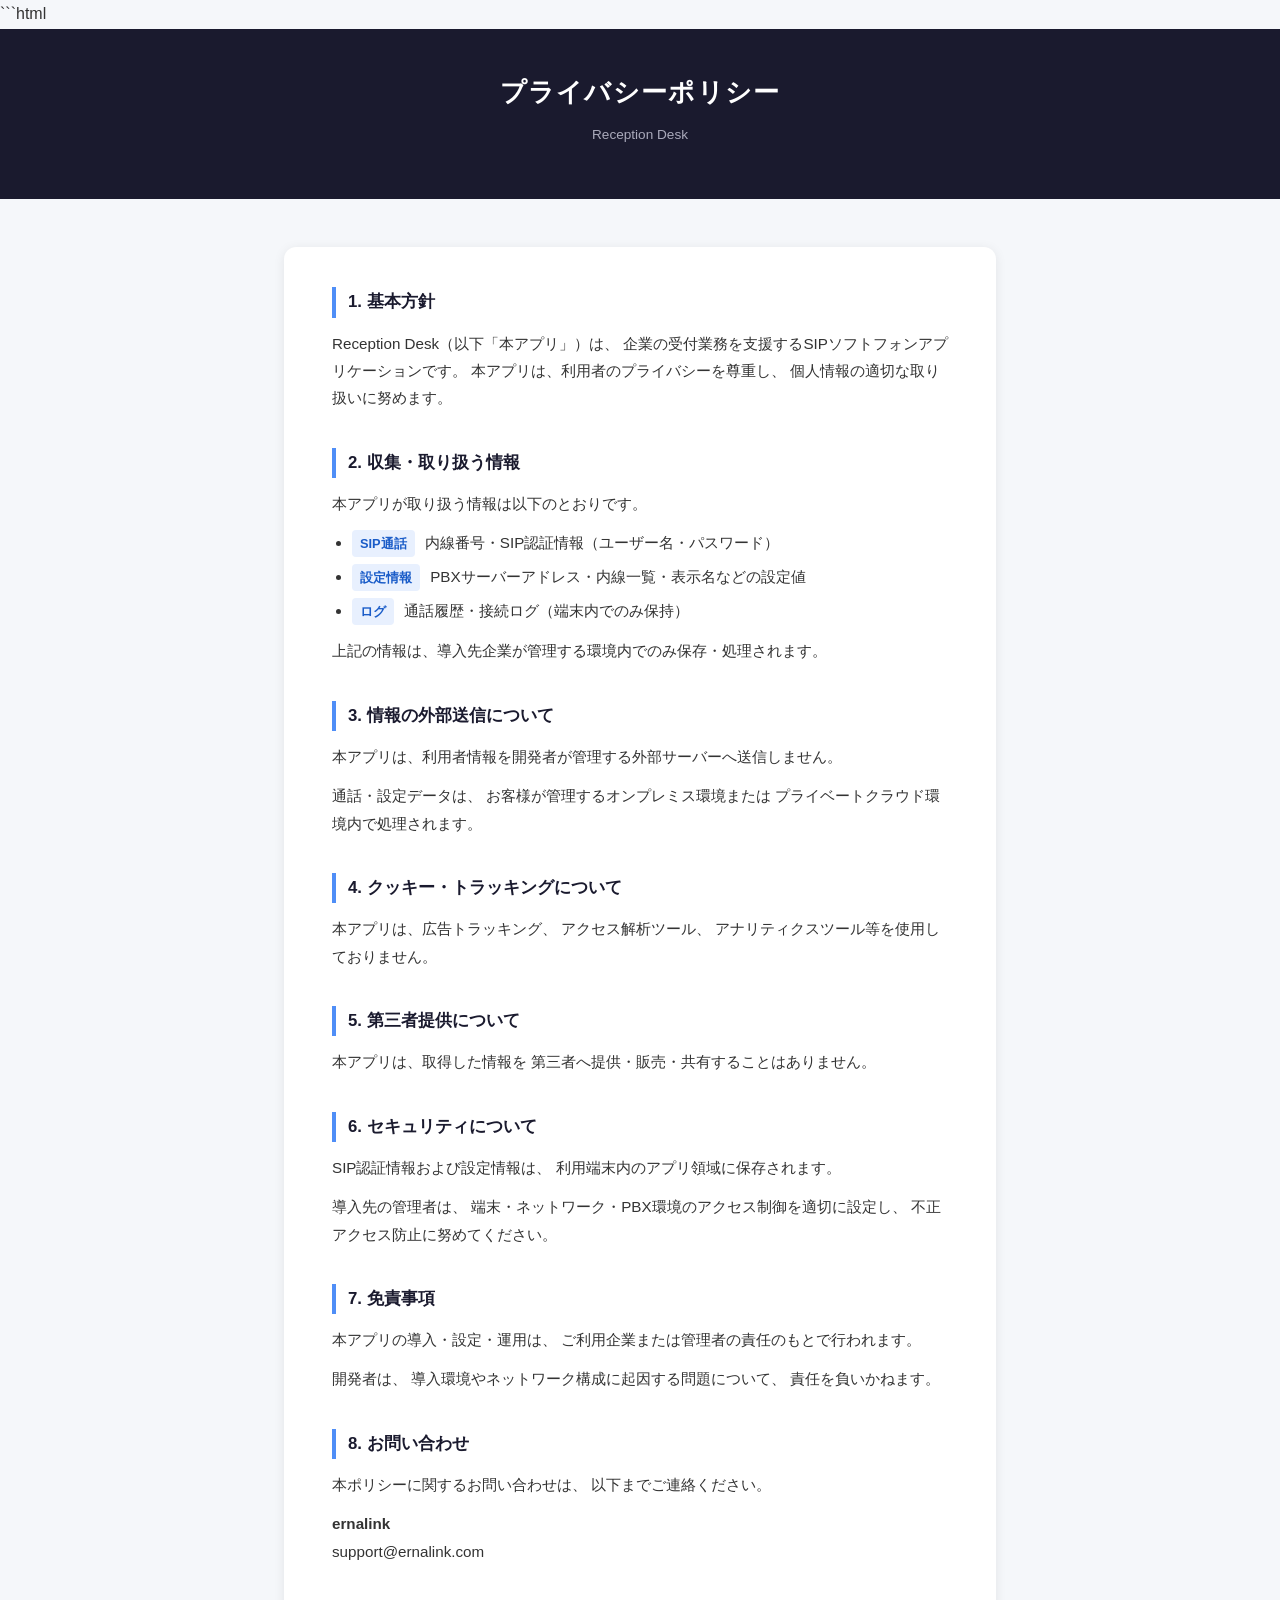
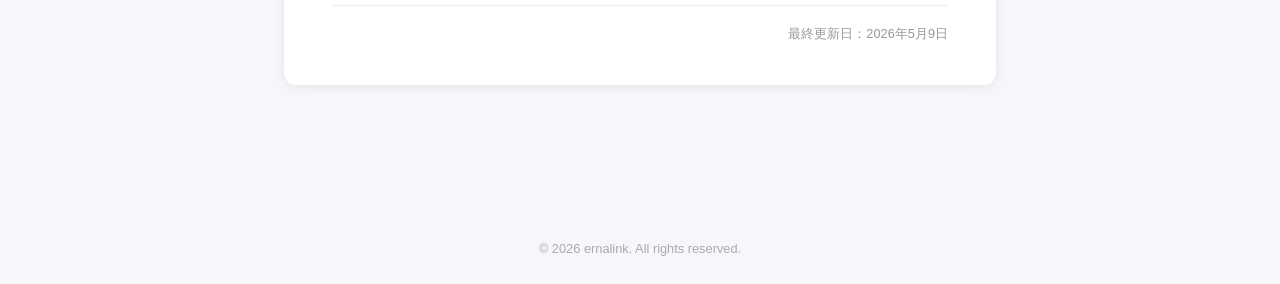
==== index.html @ 5a1941d9 "Add files via upload" ====
```html
<!DOCTYPE html>
<html lang="ja">
<head>
  <meta charset="UTF-8">
  <meta name="viewport" content="width=device-width, initial-scale=1.0">
  <title>プライバシーポリシー | Reception Desk</title>

  <style>
    *, *::before, *::after {
      box-sizing: border-box;
      margin: 0;
      padding: 0;
    }

    body {
      font-family: 'Hiragino Kaku Gothic ProN', 'Hiragino Sans', Meiryo, sans-serif;
      background: #f5f7fa;
      color: #333;
      line-height: 1.8;
    }

    header {
      background: #1a1a2e;
      color: #fff;
      padding: 40px 24px;
      text-align: center;
    }

    header h1 {
      font-size: 1.6rem;
      letter-spacing: 0.05em;
    }

    header p {
      margin-top: 8px;
      font-size: 0.85rem;
      color: #aab;
    }

    main {
      max-width: 760px;
      margin: 48px auto;
      padding: 0 24px 80px;
    }

    .card {
      background: #fff;
      border-radius: 12px;
      padding: 40px 48px;
      box-shadow: 0 2px 12px rgba(0,0,0,.08);
    }

    h2 {
      font-size: 1.05rem;
      color: #1a1a2e;
      border-left: 4px solid #4f8ef7;
      padding-left: 12px;
      margin: 36px 0 12px;
    }

    h2:first-of-type {
      margin-top: 0;
    }

    p {
      margin-bottom: 12px;
      font-size: 0.95rem;
    }

    ul {
      margin: 8px 0 12px 20px;
      font-size: 0.95rem;
    }

    ul li {
      margin-bottom: 6px;
    }

    .badge {
      display: inline-block;
      background: #e8f0fe;
      color: #1a5cc8;
      border-radius: 4px;
      padding: 2px 8px;
      font-size: 0.8rem;
      font-weight: bold;
      margin-right: 6px;
    }

    .updated {
      text-align: right;
      font-size: 0.8rem;
      color: #999;
      margin-top: 40px;
      padding-top: 16px;
      border-top: 1px solid #eee;
    }

    footer {
      text-align: center;
      font-size: 0.8rem;
      color: #aaa;
      padding: 24px;
    }

    a {
      color: #1a5cc8;
      text-decoration: none;
    }

    a:hover {
      text-decoration: underline;
    }
  </style>
</head>

<body>

<header>
  <h1>プライバシーポリシー</h1>
  <p>Reception Desk</p>
</header>

<main>
  <div class="card">

    <h2>1. 基本方針</h2>
    <p>
      Reception Desk（以下「本アプリ」）は、
      企業の受付業務を支援するSIPソフトフォンアプリケーションです。
      本アプリは、利用者のプライバシーを尊重し、
      個人情報の適切な取り扱いに努めます。
    </p>

    <h2>2. 収集・取り扱う情報</h2>
    <p>本アプリが取り扱う情報は以下のとおりです。</p>

    <ul>
      <li>
        <span class="badge">SIP通話</span>
        内線番号・SIP認証情報（ユーザー名・パスワード）
      </li>

      <li>
        <span class="badge">設定情報</span>
        PBXサーバーアドレス・内線一覧・表示名などの設定値
      </li>

      <li>
        <span class="badge">ログ</span>
        通話履歴・接続ログ（端末内でのみ保持）
      </li>
    </ul>

    <p>
      上記の情報は、導入先企業が管理する環境内でのみ保存・処理されます。
    </p>

    <h2>3. 情報の外部送信について</h2>

    <p>
      本アプリは、利用者情報を開発者が管理する外部サーバーへ送信しません。
    </p>

    <p>
      通話・設定データは、
      お客様が管理するオンプレミス環境または
      プライベートクラウド環境内で処理されます。
    </p>

    <h2>4. クッキー・トラッキングについて</h2>

    <p>
      本アプリは、広告トラッキング、
      アクセス解析ツール、
      アナリティクスツール等を使用しておりません。
    </p>

    <h2>5. 第三者提供について</h2>

    <p>
      本アプリは、取得した情報を
      第三者へ提供・販売・共有することはありません。
    </p>

    <h2>6. セキュリティについて</h2>

    <p>
      SIP認証情報および設定情報は、
      利用端末内のアプリ領域に保存されます。
    </p>

    <p>
      導入先の管理者は、
      端末・ネットワーク・PBX環境のアクセス制御を適切に設定し、
      不正アクセス防止に努めてください。
    </p>

    <h2>7. 免責事項</h2>

    <p>
      本アプリの導入・設定・運用は、
      ご利用企業または管理者の責任のもとで行われます。
    </p>

    <p>
      開発者は、
      導入環境やネットワーク構成に起因する問題について、
      責任を負いかねます。
    </p>

    <h2>8. お問い合わせ</h2>

    <p>
      本ポリシーに関するお問い合わせは、
      以下までご連絡ください。
    </p>

    <p>
      <strong>ernalink</strong><br>
      support@ernalink.com
    </p>

    <div class="updated">
      最終更新日：2026年5月9日
    </div>

  </div>
</main>

<footer>
  &copy; 2026 ernalink. All rights reserved.
</footer>

</body>
</html>
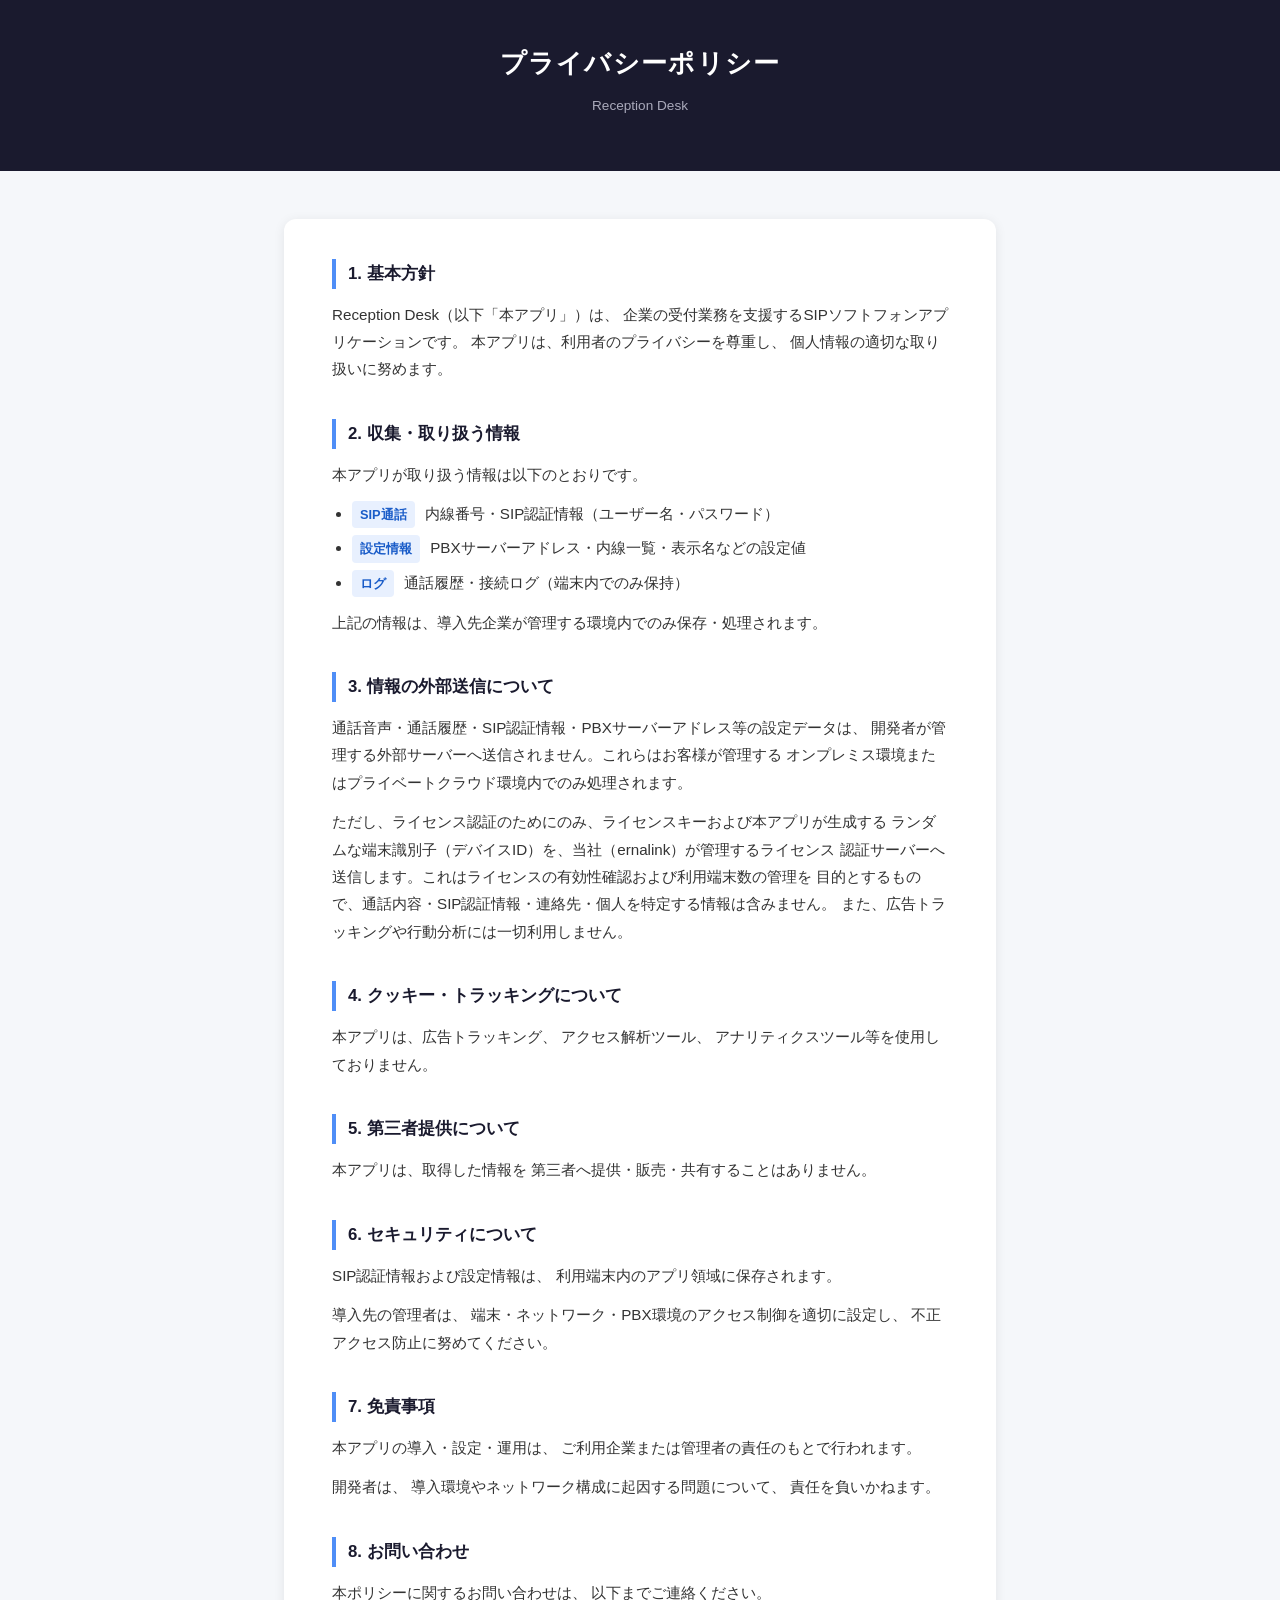
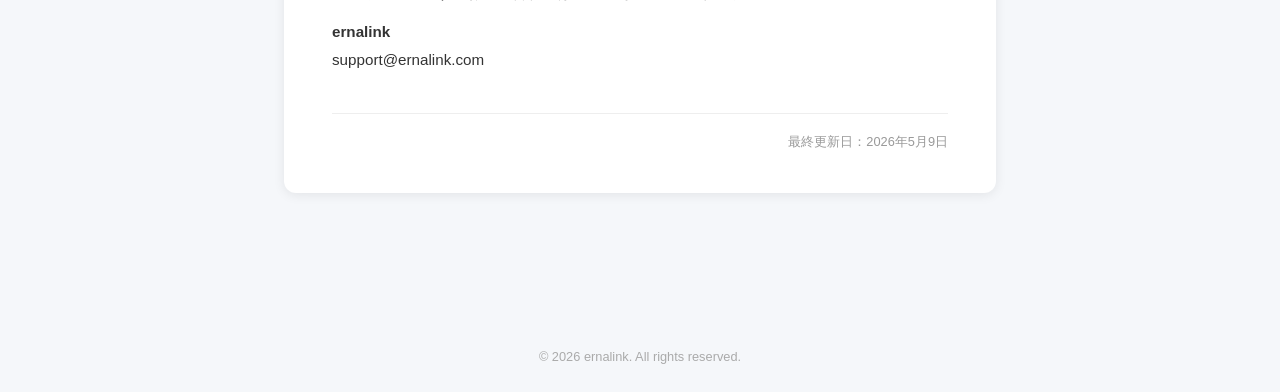
==== commit 39621624: "fix: 先頭のコードフェンス除去＋ライセンス認証の外部送信を明記" ====
--- a/index.html
+++ b/index.html
@@ -1,4 +1,3 @@
-```html
 <!DOCTYPE html>
 <html lang="ja">
 <head>
@@ -160,13 +159,17 @@
     <h2>3. 情報の外部送信について</h2>
 
     <p>
-      本アプリは、利用者情報を開発者が管理する外部サーバーへ送信しません。
-    </p>
-
-    <p>
-      通話・設定データは、
-      お客様が管理するオンプレミス環境または
-      プライベートクラウド環境内で処理されます。
+      通話音声・通話履歴・SIP認証情報・PBXサーバーアドレス等の設定データは、
+      開発者が管理する外部サーバーへ送信されません。これらはお客様が管理する
+      オンプレミス環境またはプライベートクラウド環境内でのみ処理されます。
+    </p>
+
+    <p>
+      ただし、ライセンス認証のためにのみ、ライセンスキーおよび本アプリが生成する
+      ランダムな端末識別子（デバイスID）を、当社（ernalink）が管理するライセンス
+      認証サーバーへ送信します。これはライセンスの有効性確認および利用端末数の管理を
+      目的とするもので、通話内容・SIP認証情報・連絡先・個人を特定する情報は含みません。
+      また、広告トラッキングや行動分析には一切利用しません。
     </p>
 
     <h2>4. クッキー・トラッキングについて</h2>
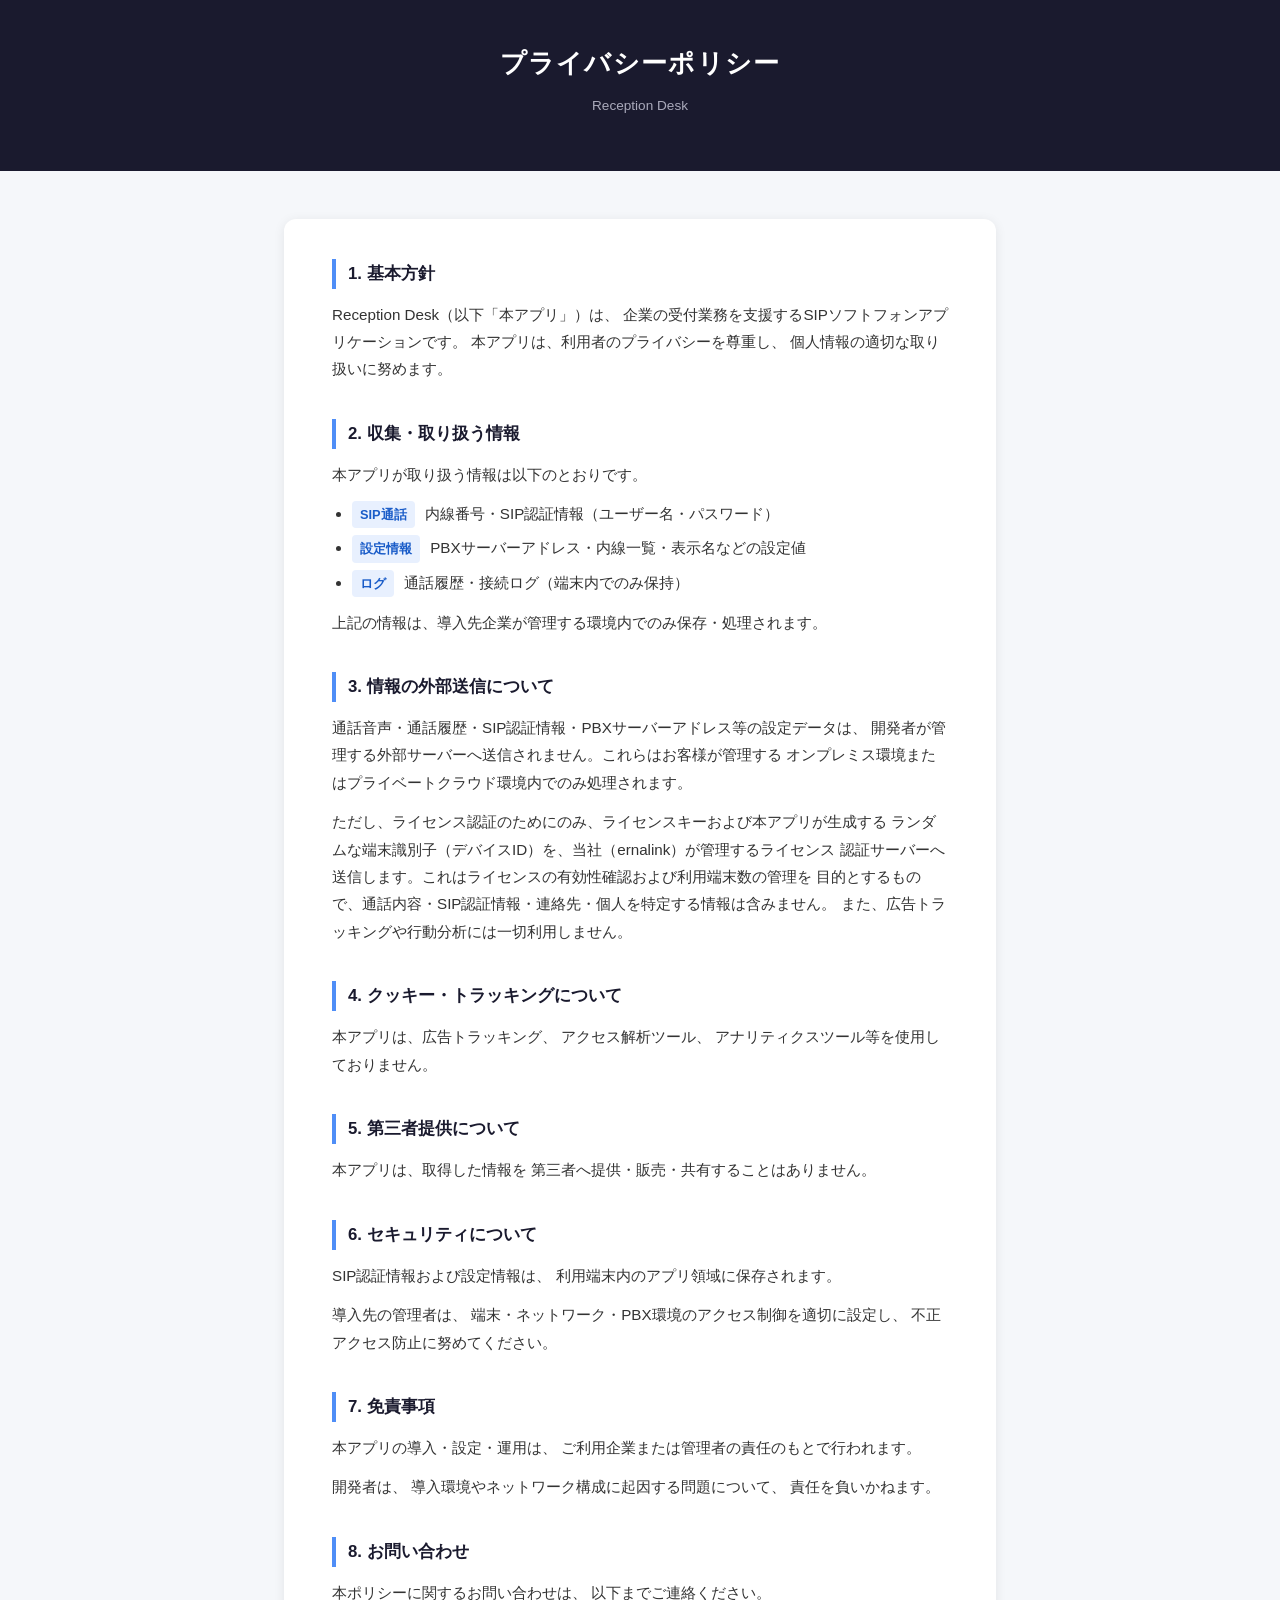
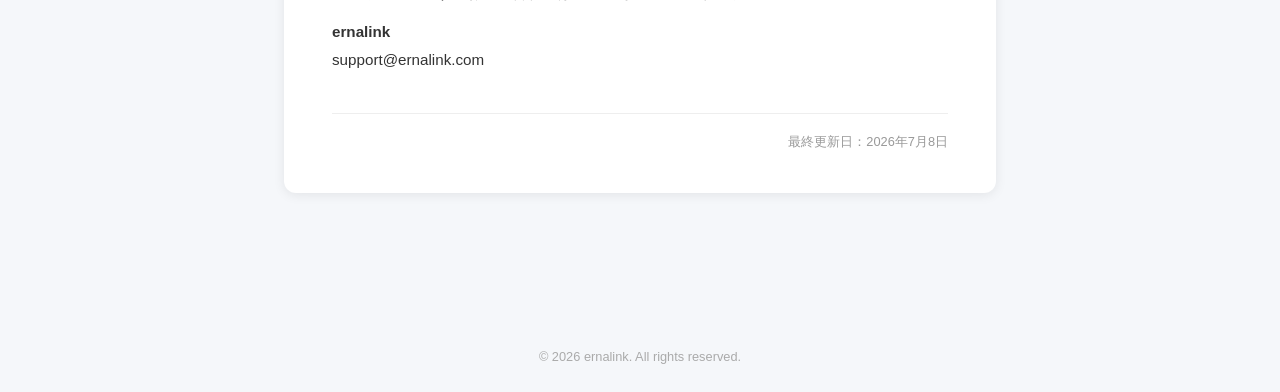
==== commit dcebcf44: "更新日の更新" ====
--- a/index.html
+++ b/index.html
@@ -226,7 +226,7 @@
     </p>
 
     <div class="updated">
-      最終更新日：2026年5月9日
+      最終更新日：2026年7月8日
     </div>
 
   </div>
@@ -237,4 +237,4 @@
 </footer>
 
 </body>
-</html>+</html>
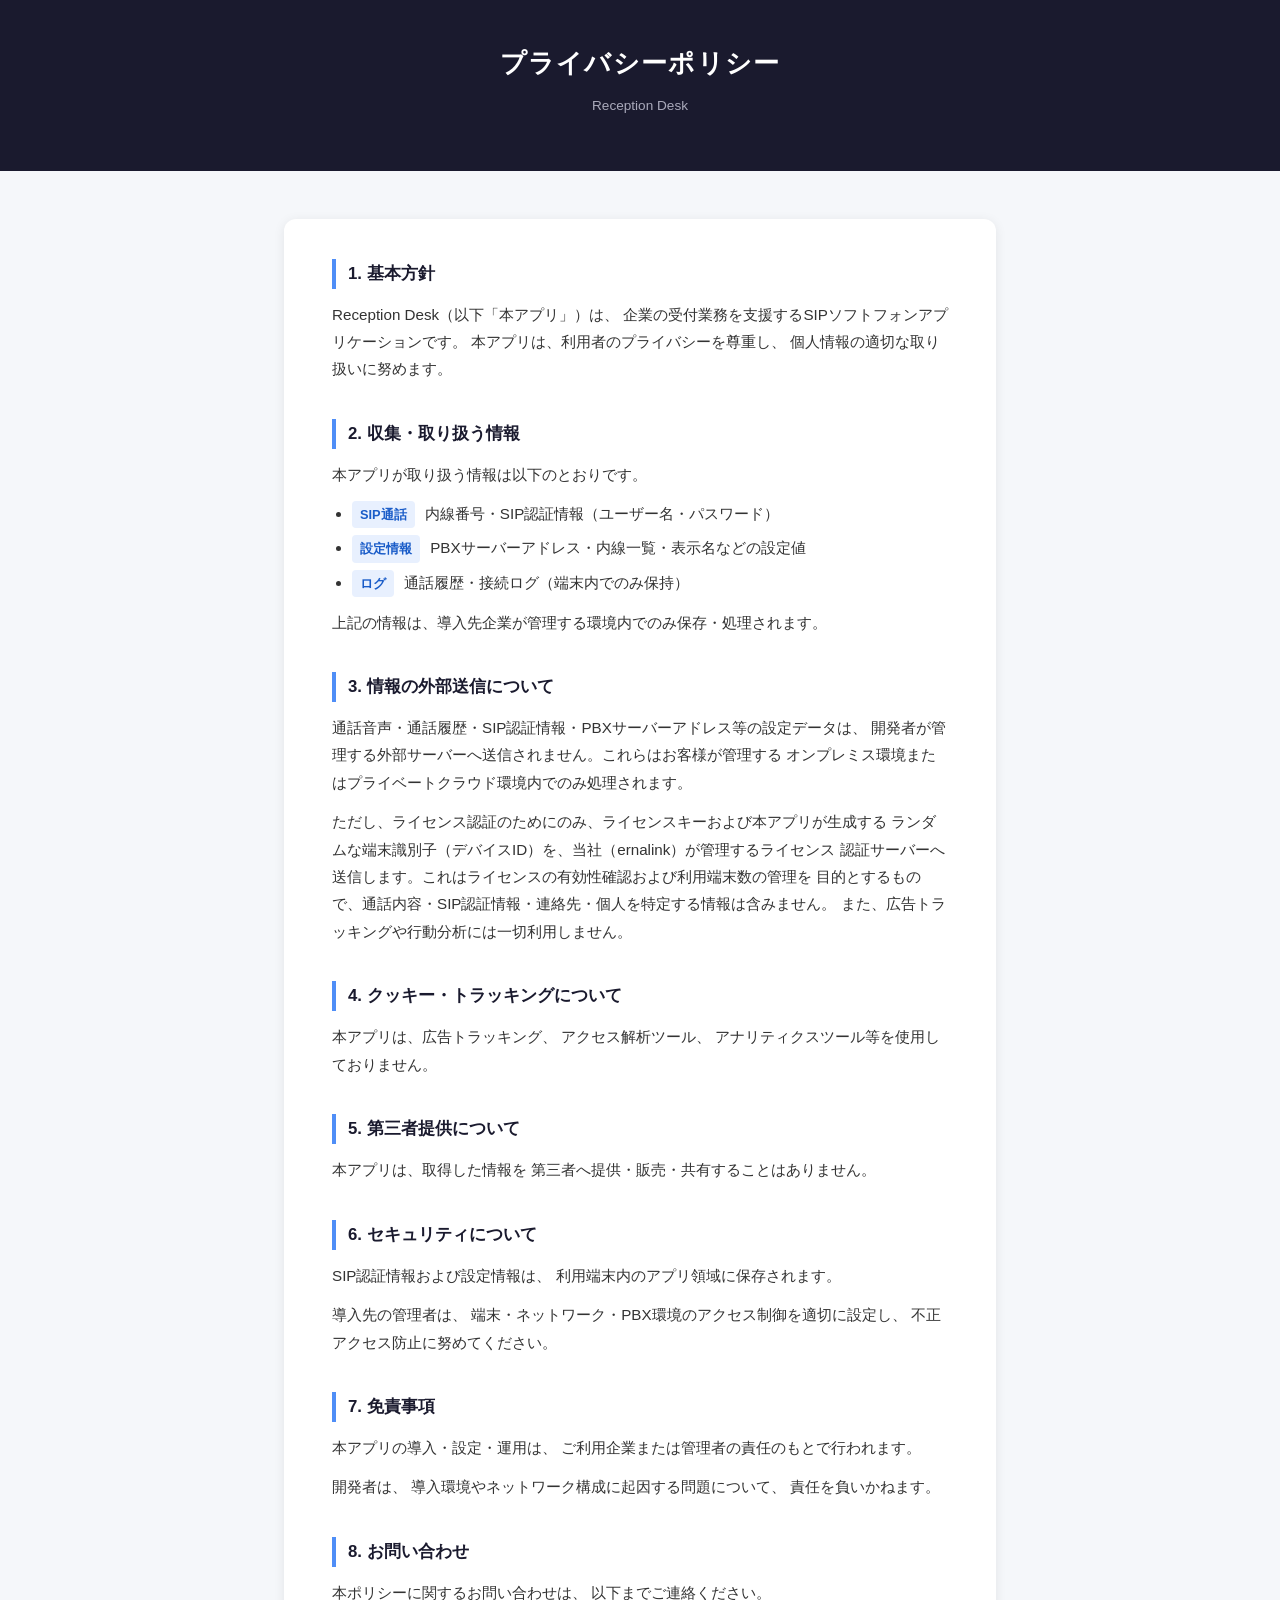
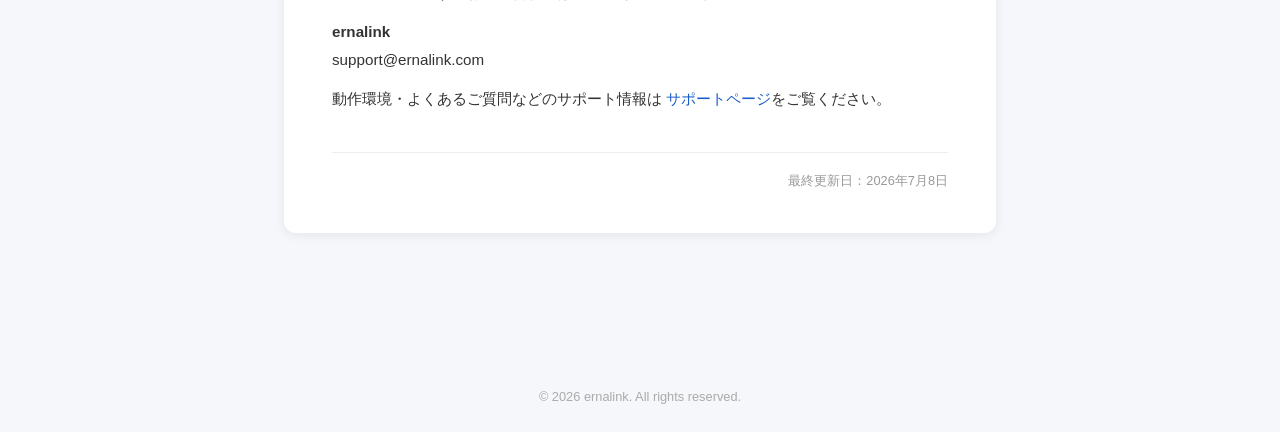
==== commit ba4a679b: "add: プライバシーポリシーからサポートページへのリンク（双方向化）" ====
--- a/index.html
+++ b/index.html
@@ -225,6 +225,11 @@
       support@ernalink.com
     </p>
 
+    <p>
+      動作環境・よくあるご質問などのサポート情報は
+      <a href="./support.html">サポートページ</a>をご覧ください。
+    </p>
+
     <div class="updated">
       最終更新日：2026年7月8日
     </div>
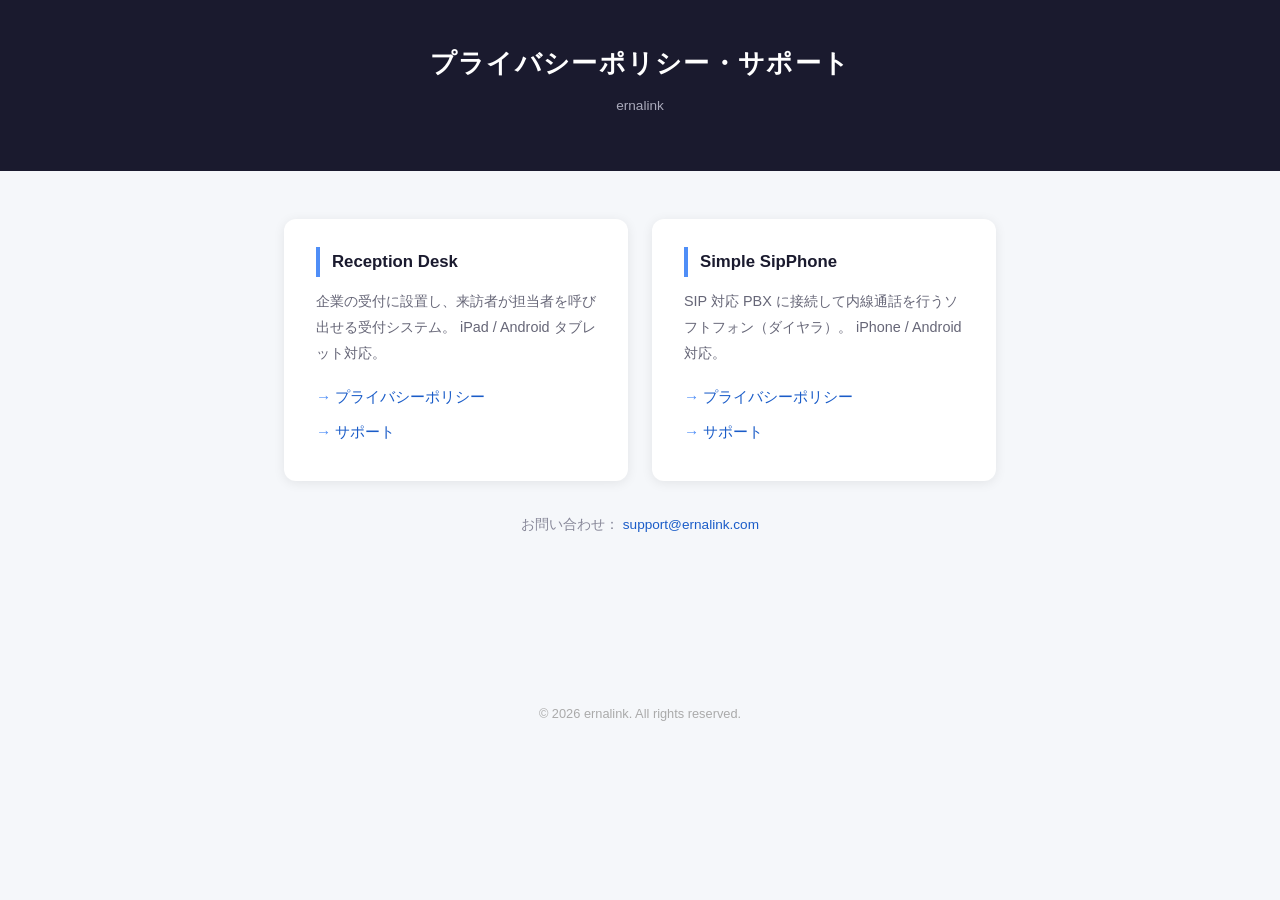
==== commit 97136f77: "@ feat: ルートを製品ハブ化し、診断ログの記述を追加 サイト構成   /                        ハブ（Reception Desk / Simple SipPhone の" ====
--- a/index.html
+++ b/index.html
@@ -3,238 +3,49 @@
 <head>
   <meta charset="UTF-8">
   <meta name="viewport" content="width=device-width, initial-scale=1.0">
-  <title>プライバシーポリシー | Reception Desk</title>
-
-  <style>
-    *, *::before, *::after {
-      box-sizing: border-box;
-      margin: 0;
-      padding: 0;
-    }
-
-    body {
-      font-family: 'Hiragino Kaku Gothic ProN', 'Hiragino Sans', Meiryo, sans-serif;
-      background: #f5f7fa;
-      color: #333;
-      line-height: 1.8;
-    }
-
-    header {
-      background: #1a1a2e;
-      color: #fff;
-      padding: 40px 24px;
-      text-align: center;
-    }
-
-    header h1 {
-      font-size: 1.6rem;
-      letter-spacing: 0.05em;
-    }
-
-    header p {
-      margin-top: 8px;
-      font-size: 0.85rem;
-      color: #aab;
-    }
-
-    main {
-      max-width: 760px;
-      margin: 48px auto;
-      padding: 0 24px 80px;
-    }
-
-    .card {
-      background: #fff;
-      border-radius: 12px;
-      padding: 40px 48px;
-      box-shadow: 0 2px 12px rgba(0,0,0,.08);
-    }
-
-    h2 {
-      font-size: 1.05rem;
-      color: #1a1a2e;
-      border-left: 4px solid #4f8ef7;
-      padding-left: 12px;
-      margin: 36px 0 12px;
-    }
-
-    h2:first-of-type {
-      margin-top: 0;
-    }
-
-    p {
-      margin-bottom: 12px;
-      font-size: 0.95rem;
-    }
-
-    ul {
-      margin: 8px 0 12px 20px;
-      font-size: 0.95rem;
-    }
-
-    ul li {
-      margin-bottom: 6px;
-    }
-
-    .badge {
-      display: inline-block;
-      background: #e8f0fe;
-      color: #1a5cc8;
-      border-radius: 4px;
-      padding: 2px 8px;
-      font-size: 0.8rem;
-      font-weight: bold;
-      margin-right: 6px;
-    }
-
-    .updated {
-      text-align: right;
-      font-size: 0.8rem;
-      color: #999;
-      margin-top: 40px;
-      padding-top: 16px;
-      border-top: 1px solid #eee;
-    }
-
-    footer {
-      text-align: center;
-      font-size: 0.8rem;
-      color: #aaa;
-      padding: 24px;
-    }
-
-    a {
-      color: #1a5cc8;
-      text-decoration: none;
-    }
-
-    a:hover {
-      text-decoration: underline;
-    }
-  </style>
+  <title>プライバシーポリシー・サポート | ernalink</title>
+  <link rel="stylesheet" href="./assets/style.css">
 </head>
 
 <body>
 
 <header>
-  <h1>プライバシーポリシー</h1>
-  <p>Reception Desk</p>
+  <h1>プライバシーポリシー・サポート</h1>
+  <p>ernalink</p>
 </header>
 
 <main>
-  <div class="card">
+  <div class="products">
 
-    <h2>1. 基本方針</h2>
-    <p>
-      Reception Desk（以下「本アプリ」）は、
-      企業の受付業務を支援するSIPソフトフォンアプリケーションです。
-      本アプリは、利用者のプライバシーを尊重し、
-      個人情報の適切な取り扱いに努めます。
-    </p>
+    <div class="product">
+      <h2>Reception Desk</h2>
+      <p class="desc">
+        企業の受付に設置し、来訪者が担当者を呼び出せる受付システム。
+        iPad / Android タブレット対応。
+      </p>
+      <ul>
+        <li><a href="./reception-desk/">プライバシーポリシー</a></li>
+        <li><a href="./reception-desk/support.html">サポート</a></li>
+      </ul>
+    </div>
 
-    <h2>2. 収集・取り扱う情報</h2>
-    <p>本アプリが取り扱う情報は以下のとおりです。</p>
-
-    <ul>
-      <li>
-        <span class="badge">SIP通話</span>
-        内線番号・SIP認証情報（ユーザー名・パスワード）
-      </li>
-
-      <li>
-        <span class="badge">設定情報</span>
-        PBXサーバーアドレス・内線一覧・表示名などの設定値
-      </li>
-
-      <li>
-        <span class="badge">ログ</span>
-        通話履歴・接続ログ（端末内でのみ保持）
-      </li>
-    </ul>
-
-    <p>
-      上記の情報は、導入先企業が管理する環境内でのみ保存・処理されます。
-    </p>
-
-    <h2>3. 情報の外部送信について</h2>
-
-    <p>
-      通話音声・通話履歴・SIP認証情報・PBXサーバーアドレス等の設定データは、
-      開発者が管理する外部サーバーへ送信されません。これらはお客様が管理する
-      オンプレミス環境またはプライベートクラウド環境内でのみ処理されます。
-    </p>
-
-    <p>
-      ただし、ライセンス認証のためにのみ、ライセンスキーおよび本アプリが生成する
-      ランダムな端末識別子（デバイスID）を、当社（ernalink）が管理するライセンス
-      認証サーバーへ送信します。これはライセンスの有効性確認および利用端末数の管理を
-      目的とするもので、通話内容・SIP認証情報・連絡先・個人を特定する情報は含みません。
-      また、広告トラッキングや行動分析には一切利用しません。
-    </p>
-
-    <h2>4. クッキー・トラッキングについて</h2>
-
-    <p>
-      本アプリは、広告トラッキング、
-      アクセス解析ツール、
-      アナリティクスツール等を使用しておりません。
-    </p>
-
-    <h2>5. 第三者提供について</h2>
-
-    <p>
-      本アプリは、取得した情報を
-      第三者へ提供・販売・共有することはありません。
-    </p>
-
-    <h2>6. セキュリティについて</h2>
-
-    <p>
-      SIP認証情報および設定情報は、
-      利用端末内のアプリ領域に保存されます。
-    </p>
-
-    <p>
-      導入先の管理者は、
-      端末・ネットワーク・PBX環境のアクセス制御を適切に設定し、
-      不正アクセス防止に努めてください。
-    </p>
-
-    <h2>7. 免責事項</h2>
-
-    <p>
-      本アプリの導入・設定・運用は、
-      ご利用企業または管理者の責任のもとで行われます。
-    </p>
-
-    <p>
-      開発者は、
-      導入環境やネットワーク構成に起因する問題について、
-      責任を負いかねます。
-    </p>
-
-    <h2>8. お問い合わせ</h2>
-
-    <p>
-      本ポリシーに関するお問い合わせは、
-      以下までご連絡ください。
-    </p>
-
-    <p>
-      <strong>ernalink</strong><br>
-      support@ernalink.com
-    </p>
-
-    <p>
-      動作環境・よくあるご質問などのサポート情報は
-      <a href="./support.html">サポートページ</a>をご覧ください。
-    </p>
-
-    <div class="updated">
-      最終更新日：2026年7月8日
+    <div class="product">
+      <h2>Simple SipPhone</h2>
+      <p class="desc">
+        SIP 対応 PBX に接続して内線通話を行うソフトフォン（ダイヤラ）。
+        iPhone / Android 対応。
+      </p>
+      <ul>
+        <li><a href="./simple-sipphone/">プライバシーポリシー</a></li>
+        <li><a href="./simple-sipphone/support.html">サポート</a></li>
+      </ul>
     </div>
 
   </div>
+
+  <p style="text-align:center; margin-top:32px; font-size:0.85rem; color:#889;">
+    お問い合わせ： <a href="mailto:support@ernalink.com">support@ernalink.com</a>
+  </p>
 </main>
 
 <footer>
--- a/assets/style.css
+++ b/assets/style.css
@@ -0,0 +1,155 @@
+/* ernalink 製品サイト共通スタイル。
+   従来は各 HTML に同じ CSS を丸ごと複製していたため、1箇所の修正が4ファイルに波及していた。
+   ハブページ追加にあわせて共通化する。 */
+
+*, *::before, *::after {
+  box-sizing: border-box;
+  margin: 0;
+  padding: 0;
+}
+
+body {
+  font-family: 'Hiragino Kaku Gothic ProN', 'Hiragino Sans', Meiryo, sans-serif;
+  background: #f5f7fa;
+  color: #333;
+  line-height: 1.8;
+}
+
+header {
+  background: #1a1a2e;
+  color: #fff;
+  padding: 40px 24px;
+  text-align: center;
+}
+
+header h1 {
+  font-size: 1.6rem;
+  letter-spacing: 0.05em;
+}
+
+header p {
+  margin-top: 8px;
+  font-size: 0.85rem;
+  color: #aab;
+}
+
+main {
+  max-width: 760px;
+  margin: 48px auto;
+  padding: 0 24px 80px;
+}
+
+.card {
+  background: #fff;
+  border-radius: 12px;
+  padding: 40px 48px;
+  box-shadow: 0 2px 12px rgba(0,0,0,.08);
+}
+
+h2 {
+  font-size: 1.05rem;
+  color: #1a1a2e;
+  border-left: 4px solid #4f8ef7;
+  padding-left: 12px;
+  margin: 36px 0 12px;
+}
+
+h2:first-of-type {
+  margin-top: 0;
+}
+
+p {
+  margin-bottom: 12px;
+  font-size: 0.95rem;
+}
+
+ul {
+  margin: 8px 0 12px 20px;
+  font-size: 0.95rem;
+}
+
+ul li {
+  margin-bottom: 6px;
+}
+
+.badge {
+  display: inline-block;
+  background: #e8f0fe;
+  color: #1a5cc8;
+  border-radius: 4px;
+  padding: 2px 8px;
+  font-size: 0.8rem;
+  font-weight: bold;
+  margin-right: 6px;
+}
+
+.updated {
+  text-align: right;
+  font-size: 0.8rem;
+  color: #999;
+  margin-top: 40px;
+  padding-top: 16px;
+  border-top: 1px solid #eee;
+}
+
+footer {
+  text-align: center;
+  font-size: 0.8rem;
+  color: #aaa;
+  padding: 24px;
+}
+
+a {
+  color: #1a5cc8;
+  text-decoration: none;
+}
+
+a:hover {
+  text-decoration: underline;
+}
+
+/* ── パンくず（各ページからハブへ戻る導線） ── */
+.crumb {
+  max-width: 760px;
+  margin: 24px auto -24px;
+  padding: 0 24px;
+  font-size: 0.85rem;
+}
+
+/* ── ハブページ：製品カード ── */
+.products {
+  display: grid;
+  grid-template-columns: repeat(auto-fit, minmax(280px, 1fr));
+  gap: 24px;
+}
+
+.product {
+  background: #fff;
+  border-radius: 12px;
+  padding: 28px 32px;
+  box-shadow: 0 2px 12px rgba(0,0,0,.08);
+}
+
+.product h2 {
+  margin-top: 0;
+}
+
+.product .desc {
+  color: #667;
+  font-size: 0.9rem;
+  margin-bottom: 16px;
+}
+
+.product ul {
+  list-style: none;
+  margin: 0;
+}
+
+.product ul li {
+  margin-bottom: 8px;
+}
+
+.product ul li a::before {
+  content: "→ ";
+  color: #4f8ef7;
+}
